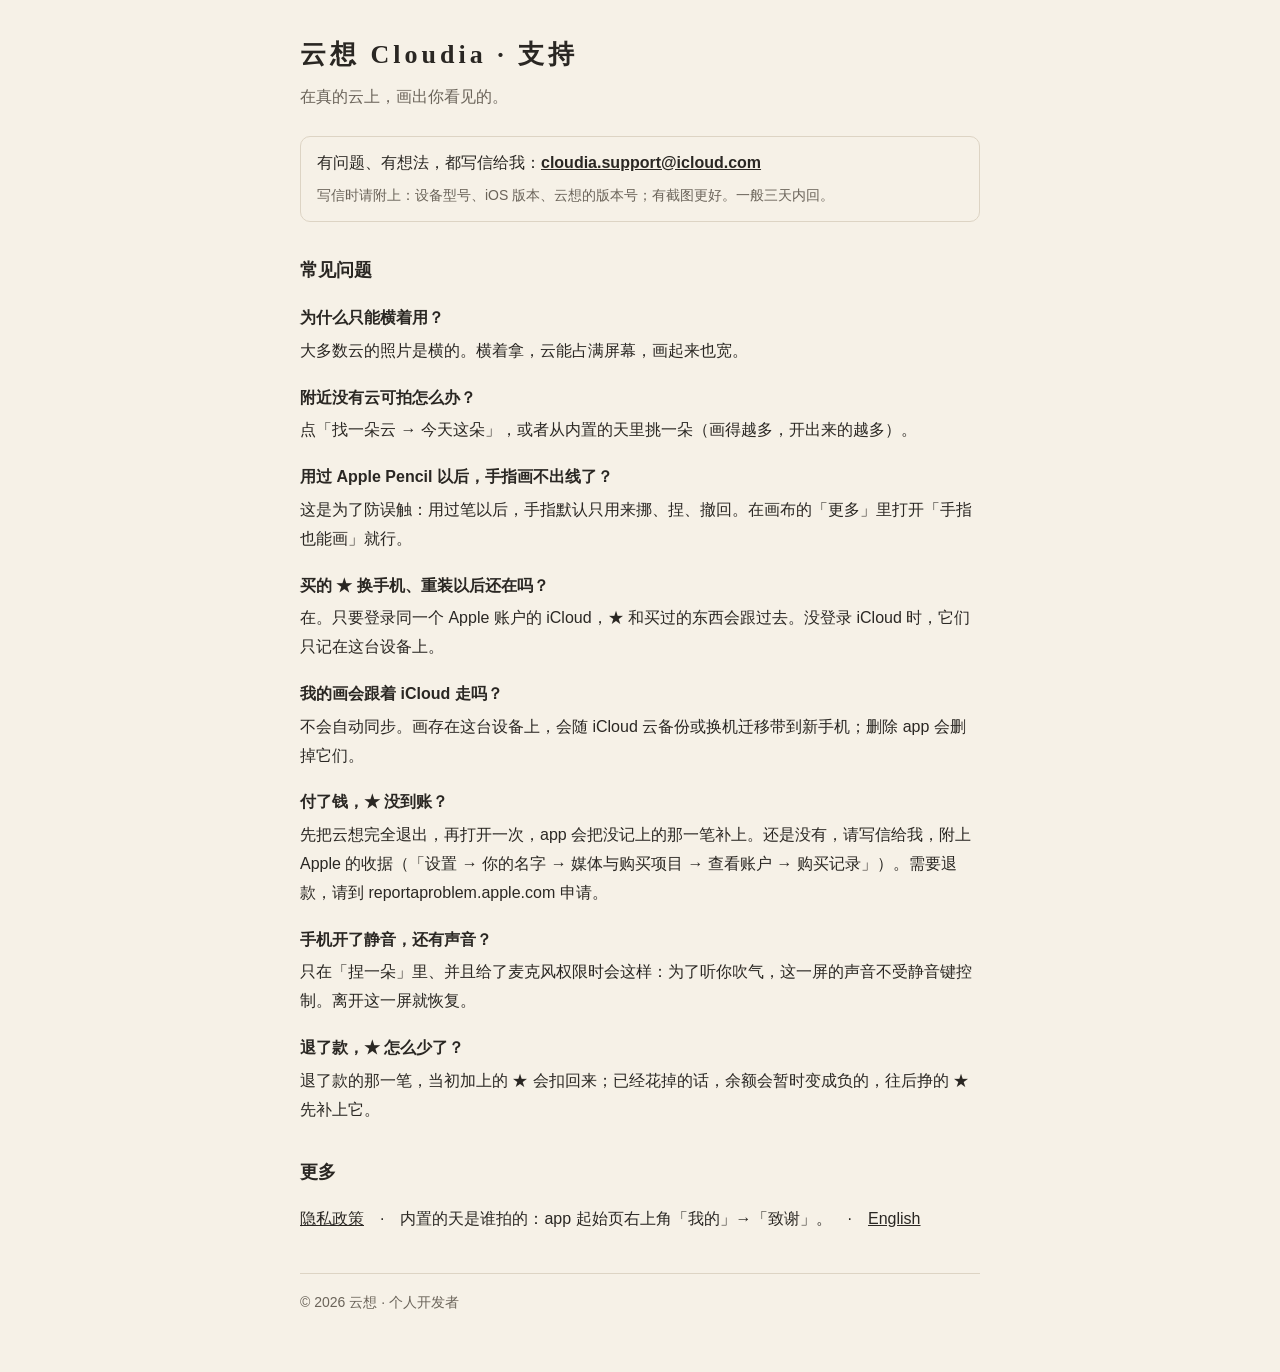
==== index.html @ ebfa9115 "Cloudia support and privacy pages (2026-10-12)" ====
<!doctype html>
<html lang="zh-Hans">
<head>
<meta charset="utf-8">
<meta name="viewport" content="width=device-width, initial-scale=1">
<title>云想 Cloudia · 支持</title>
<style>
  :root { --paper: #f6f1e7; --ink: #2a2723; --soft: #6b645a; --line: #ddd4c4; }
  @media (prefers-color-scheme: dark) {
    :root { --paper: #1c1a17; --ink: #ece6da; --soft: #a59d90; --line: #3a362f; }
  }
  html { background: var(--paper); }
  body { margin: 0 auto; max-width: 680px; padding: 32px 16px 56px; background: var(--paper); color: var(--ink);
         font: 16px/1.8 -apple-system, "PingFang SC", "Hiragino Sans GB", "Microsoft YaHei", sans-serif; }
  h1, h2 { font-family: "Songti SC", "STSong", "Noto Serif SC", serif; font-weight: 700; }
  h1 { font-size: 26px; letter-spacing: 4px; margin: 0 0 4px; }
  h2 { font-size: 18px; margin: 32px 0 8px; }
  .tag { color: var(--soft); margin: 0 0 24px; }
  .contact { border: 1px solid var(--line); border-radius: 10px; padding: 12px 16px; }
  dt { font-weight: 600; margin-top: 18px; }
  dd { margin: 4px 0 0; }
  a { color: inherit; }
  footer { margin-top: 40px; padding-top: 16px; border-top: 1px solid var(--line); color: var(--soft); font-size: 14px; }
</style>
</head>
<body>
<h1>云想 Cloudia · 支持</h1>
<p class="tag">在真的云上，画出你看见的。</p>

<div class="contact">
  <p style="margin:0">有问题、有想法，都写信给我：<strong><a href="mailto:cloudia.support@icloud.com">cloudia.support@icloud.com</a></strong></p>
  <p style="margin:6px 0 0;color:var(--soft);font-size:14px">写信时请附上：设备型号、iOS 版本、云想的版本号；有截图更好。一般三天内回。</p>
</div>

<h2>常见问题</h2>
<dl>
  <dt>为什么只能横着用？</dt>
  <dd>大多数云的照片是横的。横着拿，云能占满屏幕，画起来也宽。</dd>

  <dt>附近没有云可拍怎么办？</dt>
  <dd>点「找一朵云 → 今天这朵」，或者从内置的天里挑一朵（画得越多，开出来的越多）。</dd>

  <dt>用过 Apple Pencil 以后，手指画不出线了？</dt>
  <dd>这是为了防误触：用过笔以后，手指默认只用来挪、捏、撤回。在画布的「更多」里打开「手指也能画」就行。</dd>

  <dt>买的 ★ 换手机、重装以后还在吗？</dt>
  <dd>在。只要登录同一个 Apple 账户的 iCloud，★ 和买过的东西会跟过去。没登录 iCloud 时，它们只记在这台设备上。</dd>

  <dt>我的画会跟着 iCloud 走吗？</dt>
  <dd>不会自动同步。画存在这台设备上，会随 iCloud 云备份或换机迁移带到新手机；删除 app 会删掉它们。</dd>

  <dt>付了钱，★ 没到账？</dt>
  <dd>先把云想完全退出，再打开一次，app 会把没记上的那一笔补上。还是没有，请写信给我，附上 Apple 的收据（「设置 → 你的名字 → 媒体与购买项目 → 查看账户 → 购买记录」）。需要退款，请到 reportaproblem.apple.com 申请。</dd>

  <dt>手机开了静音，还有声音？</dt>
  <dd>只在「捏一朵」里、并且给了麦克风权限时会这样：为了听你吹气，这一屏的声音不受静音键控制。离开这一屏就恢复。</dd>

  <dt>退了款，★ 怎么少了？</dt>
  <dd>退了款的那一笔，当初加上的 ★ 会扣回来；已经花掉的话，余额会暂时变成负的，往后挣的 ★ 先补上它。</dd>
</dl>

<h2>更多</h2>
<p><a href="privacy.html">隐私政策</a>　·　内置的天是谁拍的：app 起始页右上角「我的」→「致谢」。　·　<a href="en.html">English</a></p>

<footer>© 2026 云想 · 个人开发者</footer>
</body>
</html>
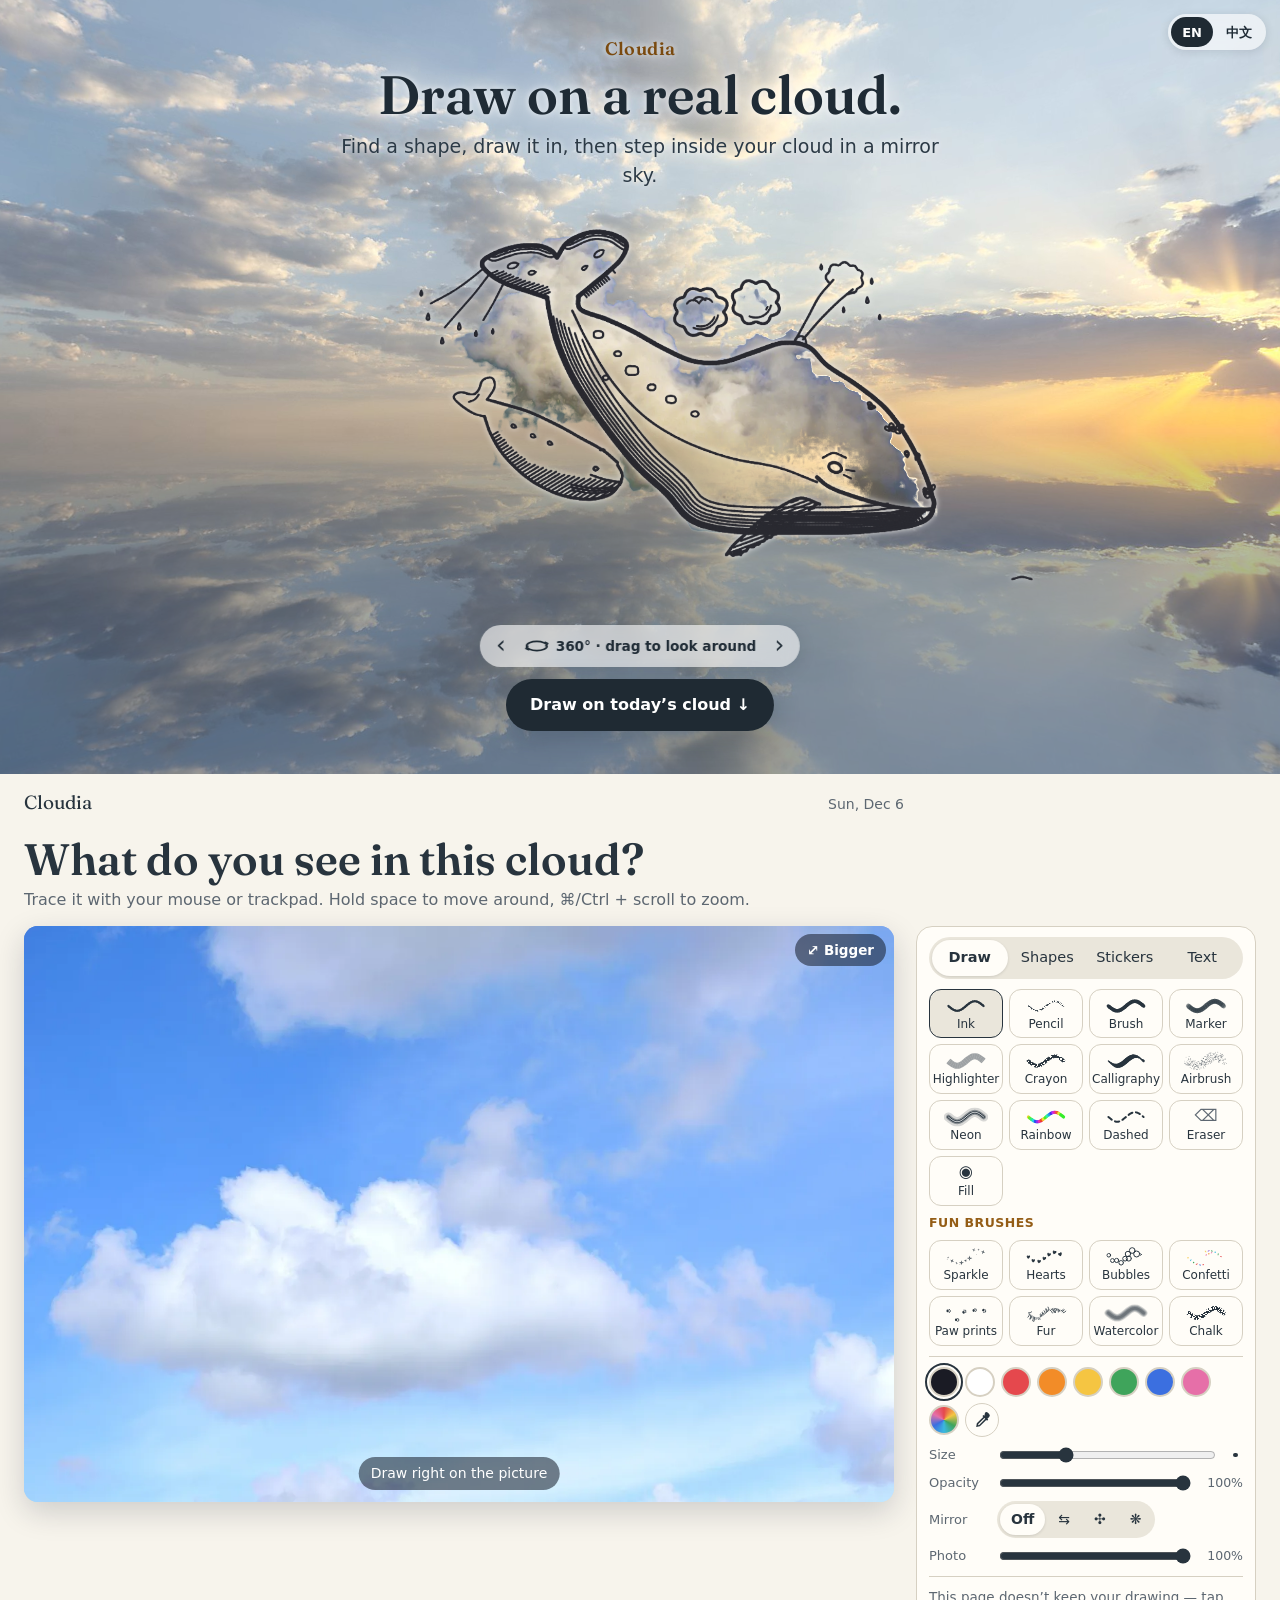
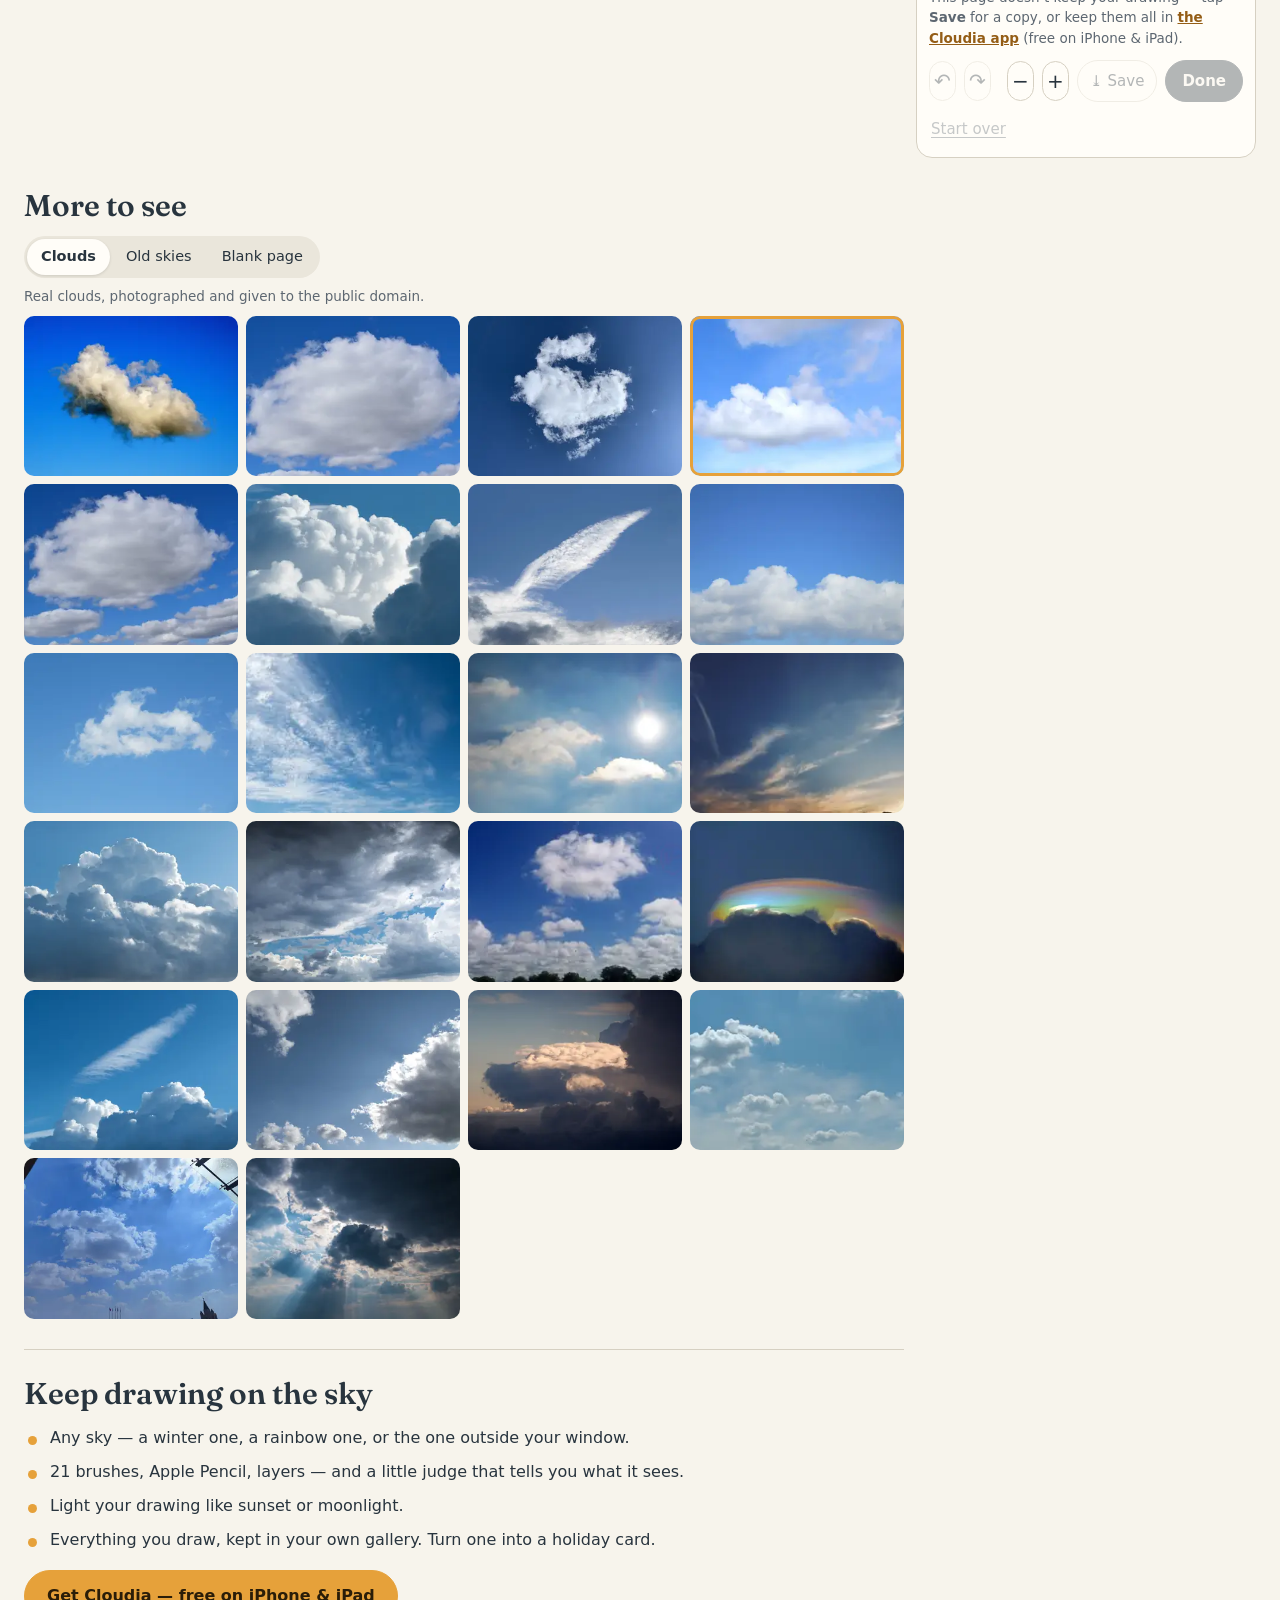
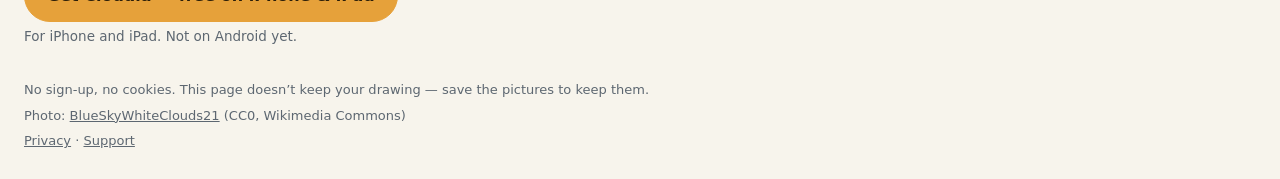
==== commit 3eced8b1: "getcloudia.com opens the drawing page; support moves to /support/; English and Chinese with a switch" ====
--- a/index.html
+++ b/index.html
@@ -1,67 +1,39 @@
 <!doctype html>
-<html lang="zh-Hans">
+<html lang="en">
 <head>
 <meta charset="utf-8">
 <meta name="viewport" content="width=device-width, initial-scale=1">
-<title>云想 Cloudia · 支持</title>
-<style>
-  :root { --paper: #f6f1e7; --ink: #2a2723; --soft: #6b645a; --line: #ddd4c4; }
-  @media (prefers-color-scheme: dark) {
-    :root { --paper: #1c1a17; --ink: #ece6da; --soft: #a59d90; --line: #3a362f; }
+<title>What do you see in this cloud? · Cloudia</title>
+<meta name="description" content="Trace what you see in a real cloud, then step inside a mirror sky. Free, in your browser.">
+<link rel="canonical" href="https://getcloudia.com/today/">
+<meta property="og:title" content="What do you see in this cloud?">
+<meta property="og:description" content="Trace what you see in a real cloud. Free, in your browser.">
+<meta property="og:image" content="https://getcloudia.com/today/og.jpg">
+<meta property="og:url" content="https://getcloudia.com/">
+<meta property="og:type" content="website">
+<meta name="twitter:card" content="summary_large_image">
+<meta name="apple-itunes-app" content="app-id=6818406818">
+<meta http-equiv="refresh" content="0; url=today/">
+<!--
+  11-21 他要「用户点 getcloudia.com 进入就是英文首页」：根目录直接转到画画页 today/（支持页挪到 support/）。
+  帖子里只写 getcloudia.com、不带 ?s=：从哪个网站点进来的，在这里按来源记成 ?s=（跳转以后来源就丢了），
+  画画页把它带进统计和商店链接的 ct。
+-->
+<script>
+(function () {
+  var q = new URLSearchParams(location.search);
+  if (!q.has('s')) {
+    var h = ''; try { h = new URL(document.referrer).hostname; } catch (e) {}
+    var s = /(^|\.)threads\.(net|com)$/.test(h) ? 'threads' : /(^|\.)instagram\.com$/.test(h) ? 'ig'
+      : /(^|\.)(facebook\.com|fb\.me)$/.test(h) ? 'fb' : /(^|\.)reddit\.com$/.test(h) ? 'reddit'
+      : /(^|\.)(t\.co|x\.com|twitter\.com)$/.test(h) ? 'x' : /(^|\.)news\.ycombinator\.com$/.test(h) ? 'hn' : '';
+    if (s) q.set('s', s);
   }
-  html { background: var(--paper); }
-  body { margin: 0 auto; max-width: 680px; padding: 32px 16px 56px; background: var(--paper); color: var(--ink);
-         font: 16px/1.8 -apple-system, "PingFang SC", "Hiragino Sans GB", "Microsoft YaHei", sans-serif; }
-  h1, h2 { font-family: "Songti SC", "STSong", "Noto Serif SC", serif; font-weight: 700; }
-  h1 { font-size: 26px; letter-spacing: 4px; margin: 0 0 4px; }
-  h2 { font-size: 18px; margin: 32px 0 8px; }
-  .tag { color: var(--soft); margin: 0 0 24px; }
-  .contact { border: 1px solid var(--line); border-radius: 10px; padding: 12px 16px; }
-  dt { font-weight: 600; margin-top: 18px; }
-  dd { margin: 4px 0 0; }
-  a { color: inherit; }
-  footer { margin-top: 40px; padding-top: 16px; border-top: 1px solid var(--line); color: var(--soft); font-size: 14px; }
-</style>
+  var qs = q.toString();
+  location.replace('today/' + (qs ? '?' + qs : '') + location.hash);
+})();
+</script>
+<style>body{margin:0;background:#F7F4EC;color:#28343E;font:16px/1.6 -apple-system,system-ui,sans-serif;display:grid;place-items:center;min-height:100vh}a{color:inherit}</style>
 </head>
-<body>
-<h1>云想 Cloudia · 支持</h1>
-<p class="tag">在真的云上，画出你看见的。</p>
-
-<div class="contact">
-  <p style="margin:0">有问题、有想法，都写信给我：<strong><a href="mailto:cloudia.support@icloud.com">cloudia.support@icloud.com</a></strong></p>
-  <p style="margin:6px 0 0;color:var(--soft);font-size:14px">写信时请附上：设备型号、iOS 版本、云想的版本号；有截图更好。一般三天内回。</p>
-</div>
-
-<h2>常见问题</h2>
-<dl>
-  <dt>为什么只能横着用？</dt>
-  <dd>大多数云的照片是横的。横着拿，云能占满屏幕，画起来也宽。</dd>
-
-  <dt>附近没有云可拍怎么办？</dt>
-  <dd>点「找一朵云 → 今天这朵」，或者从内置的天里挑一朵（画得越多，开出来的越多）。</dd>
-
-  <dt>用过 Apple Pencil 以后，手指画不出线了？</dt>
-  <dd>这是为了防误触：用过笔以后，手指默认只用来挪、捏、撤回。在画布的「更多」里打开「手指也能画」就行。</dd>
-
-  <dt>买的 ★ 换手机、重装以后还在吗？</dt>
-  <dd>在。只要登录同一个 Apple 账户的 iCloud，★ 和买过的东西会跟过去。没登录 iCloud 时，它们只记在这台设备上。</dd>
-
-  <dt>我的画会跟着 iCloud 走吗？</dt>
-  <dd>不会自动同步。画存在这台设备上，会随 iCloud 云备份或换机迁移带到新手机；删除 app 会删掉它们。</dd>
-
-  <dt>付了钱，★ 没到账？</dt>
-  <dd>先把云想完全退出，再打开一次，app 会把没记上的那一笔补上。还是没有，请写信给我，附上 Apple 的收据（「设置 → 你的名字 → 媒体与购买项目 → 查看账户 → 购买记录」）。需要退款，请到 reportaproblem.apple.com 申请。</dd>
-
-  <dt>手机开了静音，还有声音？</dt>
-  <dd>只在「捏一朵」里、并且给了麦克风权限时会这样：为了听你吹气，这一屏的声音不受静音键控制。离开这一屏就恢复。</dd>
-
-  <dt>退了款，★ 怎么少了？</dt>
-  <dd>退了款的那一笔，当初加上的 ★ 会扣回来；已经花掉的话，余额会暂时变成负的，往后挣的 ★ 先补上它。</dd>
-</dl>
-
-<h2>更多</h2>
-<p><a href="privacy.html">隐私政策</a>　·　内置的天是谁拍的：app 起始页右上角「我的」→「致谢」。　·　<a href="en.html">English</a></p>
-
-<footer>© 2026 云想 · 个人开发者</footer>
-</body>
+<body><p><a href="today/">What do you see in this cloud? →</a></p></body>
 </html>
